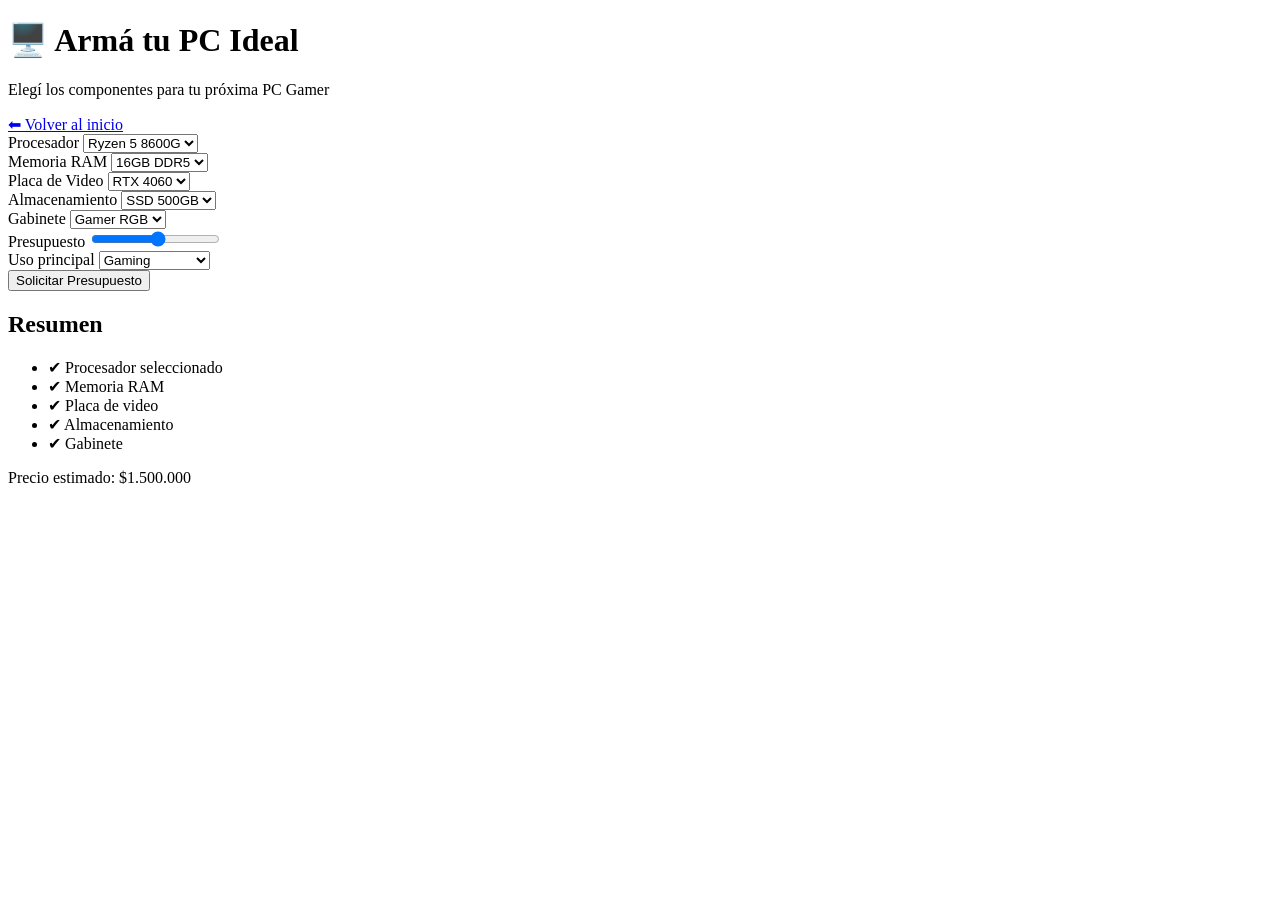
==== armar-pc.html @ dc5ba37d "Create armar-pc.html" ====
<!DOCTYPE html>
<html lang="es">
<head>
    <meta charset="UTF-8">
    <meta name="viewport" content="width=device-width, initial-scale=1.0">
    <title>Armá tu PC Ideal - Pirez</title>
    <link rel="stylesheet" href="css/armar-pc.css">
</head>
<body>

<header>
    <h1>🖥️ Armá tu PC Ideal</h1>
    <p>Elegí los componentes para tu próxima PC Gamer</p>
    <a href="index.html" class="volver">⬅ Volver al inicio</a>
</header>

<main class="contenedor">

    <form class="formulario">

        <div class="grupo">
            <label>Procesador</label>
            <select>
                <option>Ryzen 5 8600G</option>
                <option>Ryzen 7 8700G</option>
                <option>Intel i5 14600K</option>
                <option>Intel i7 14700K</option>
            </select>
        </div>

        <div class="grupo">
            <label>Memoria RAM</label>
            <select>
                <option>16GB DDR5</option>
                <option>32GB DDR5</option>
                <option>64GB DDR5</option>
            </select>
        </div>

        <div class="grupo">
            <label>Placa de Video</label>
            <select>
                <option>RTX 4060</option>
                <option>RTX 4070</option>
                <option>RTX 5070</option>
                <option>RTX 5080</option>
            </select>
        </div>

        <div class="grupo">
            <label>Almacenamiento</label>
            <select>
                <option>SSD 500GB</option>
                <option>SSD 1TB</option>
                <option>SSD 2TB</option>
            </select>
        </div>

        <div class="grupo">
            <label>Gabinete</label>
            <select>
                <option>Gamer RGB</option>
                <option>Mid Tower</option>
                <option>Full Tower</option>
            </select>
        </div>

        <div class="grupo">
            <label>Presupuesto</label>
            <input type="range" min="500000" max="3000000" step="100000">
        </div>

        <div class="grupo">
            <label>Uso principal</label>
            <select>
                <option>Gaming</option>
                <option>Streaming</option>
                <option>Diseño Gráfico</option>
                <option>Programación</option>
                <option>Uso General</option>
            </select>
        </div>

        <button type="submit" class="btn">Solicitar Presupuesto</button>

    </form>

    <section class="resumen">
        <h2>Resumen</h2>

        <ul>
            <li>✔ Procesador seleccionado</li>
            <li>✔ Memoria RAM</li>
            <li>✔ Placa de video</li>
            <li>✔ Almacenamiento</li>
            <li>✔ Gabinete</li>
        </ul>

        <div class="precio">
            Precio estimado:
            <span>$1.500.000</span>
        </div>
    </section>

</main>

</body>
</html>
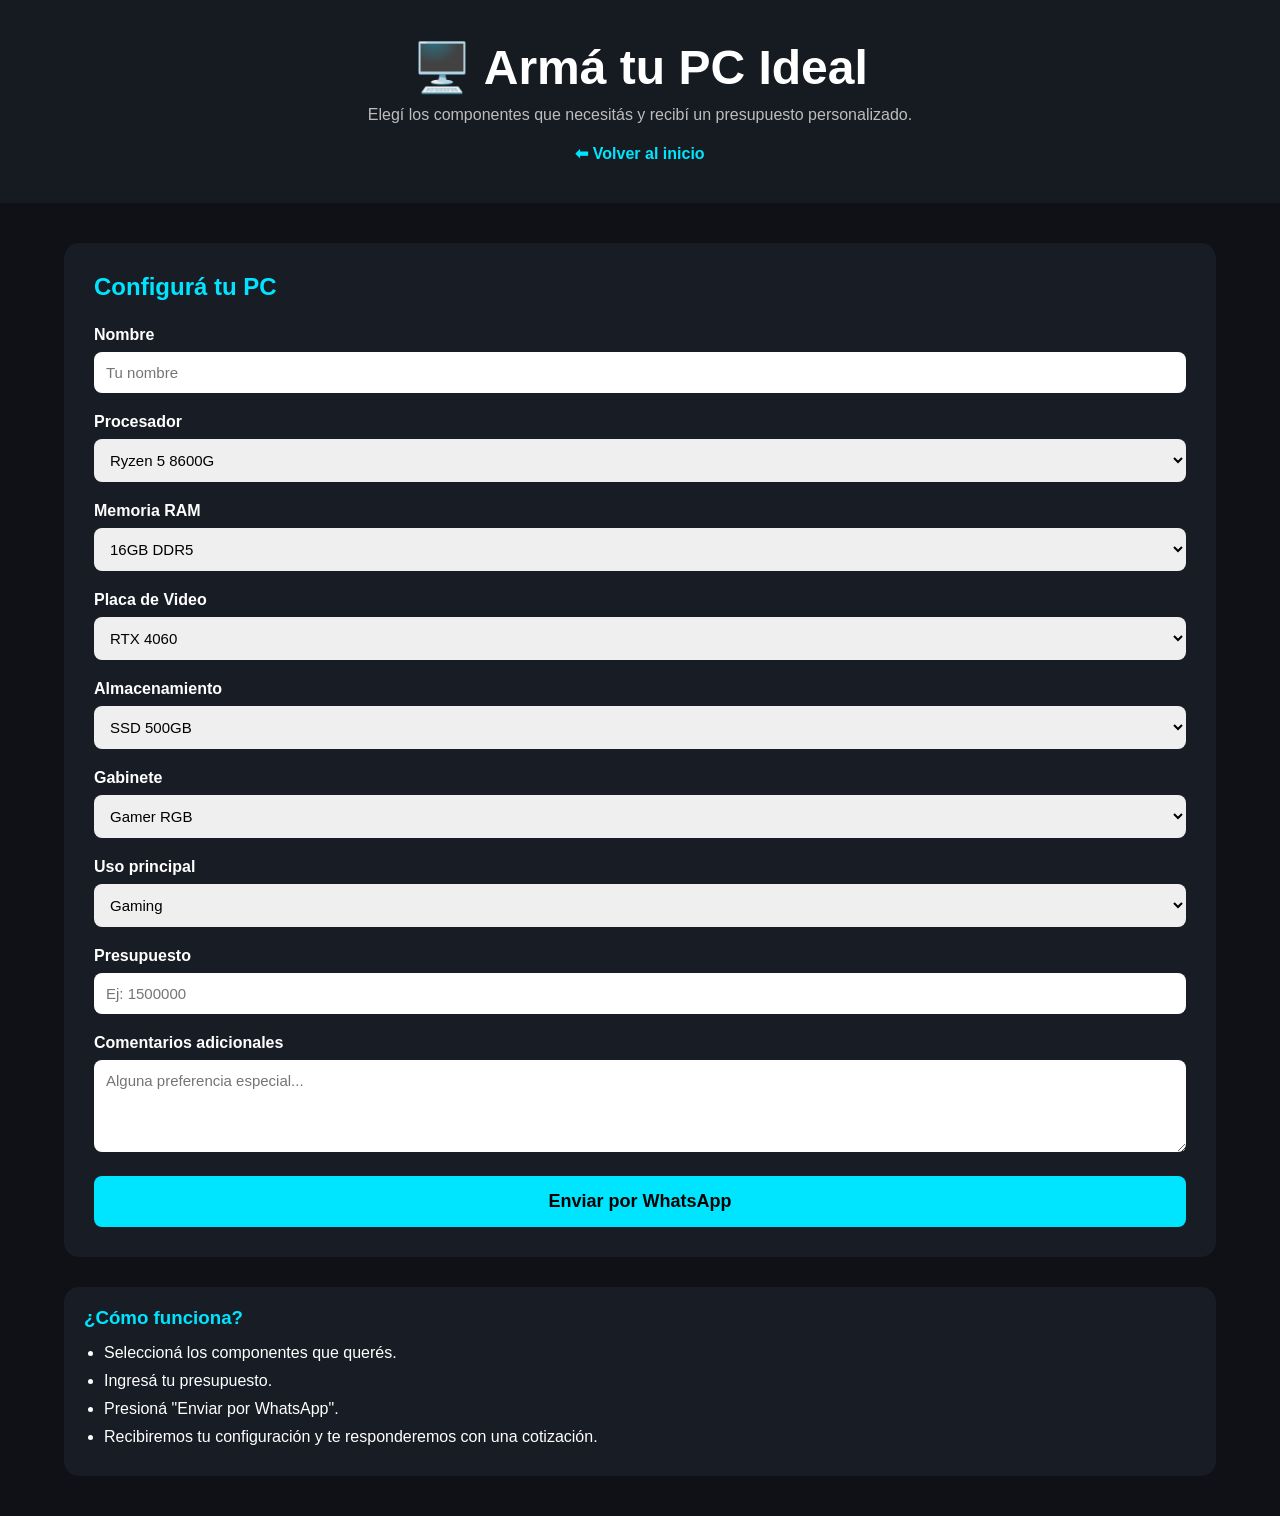
==== commit 73518ff9: "Update armar-pc.html" ====
--- a/armar-pc.html
+++ b/armar-pc.html
@@ -1,36 +1,46 @@
 <!DOCTYPE html>
 <html lang="es">
 <head>
-    <meta charset="UTF-8">
-    <meta name="viewport" content="width=device-width, initial-scale=1.0">
-    <title>Armá tu PC Ideal - Pirez</title>
-    <link rel="stylesheet" href="css/armar-pc.css">
+<meta charset="UTF-8">
+<meta name="viewport" content="width=device-width, initial-scale=1.0">
+<title>Armá tu PC Ideal - Pirez</title>
+<link rel="stylesheet" href="css/armar-pc.css">
 </head>
 <body>
 
 <header>
     <h1>🖥️ Armá tu PC Ideal</h1>
-    <p>Elegí los componentes para tu próxima PC Gamer</p>
-    <a href="index.html" class="volver">⬅ Volver al inicio</a>
+    <p>Elegí los componentes que necesitás y recibí un presupuesto personalizado.</p>
+
+    <a href="index.html" class="volver">
+        ⬅ Volver al inicio
+    </a>
 </header>
 
-<main class="contenedor">
+<div class="contenedor">
 
-    <form class="formulario">
+    <div class="formulario">
+
+        <h2>Configurá tu PC</h2>
+
+        <div class="grupo">
+            <label>Nombre</label>
+            <input type="text" id="nombre" placeholder="Tu nombre">
+        </div>
 
         <div class="grupo">
             <label>Procesador</label>
-            <select>
+            <select id="procesador">
                 <option>Ryzen 5 8600G</option>
                 <option>Ryzen 7 8700G</option>
-                <option>Intel i5 14600K</option>
-                <option>Intel i7 14700K</option>
+                <option>Intel Core i5 14600K</option>
+                <option>Intel Core i7 14700K</option>
             </select>
         </div>
 
         <div class="grupo">
             <label>Memoria RAM</label>
-            <select>
+            <select id="ram">
                 <option>16GB DDR5</option>
                 <option>32GB DDR5</option>
                 <option>64GB DDR5</option>
@@ -39,7 +49,7 @@
 
         <div class="grupo">
             <label>Placa de Video</label>
-            <select>
+            <select id="gpu">
                 <option>RTX 4060</option>
                 <option>RTX 4070</option>
                 <option>RTX 5070</option>
@@ -49,7 +59,7 @@
 
         <div class="grupo">
             <label>Almacenamiento</label>
-            <select>
+            <select id="almacenamiento">
                 <option>SSD 500GB</option>
                 <option>SSD 1TB</option>
                 <option>SSD 2TB</option>
@@ -58,7 +68,7 @@
 
         <div class="grupo">
             <label>Gabinete</label>
-            <select>
+            <select id="gabinete">
                 <option>Gamer RGB</option>
                 <option>Mid Tower</option>
                 <option>Full Tower</option>
@@ -66,13 +76,8 @@
         </div>
 
         <div class="grupo">
-            <label>Presupuesto</label>
-            <input type="range" min="500000" max="3000000" step="100000">
-        </div>
-
-        <div class="grupo">
             <label>Uso principal</label>
-            <select>
+            <select id="uso">
                 <option>Gaming</option>
                 <option>Streaming</option>
                 <option>Diseño Gráfico</option>
@@ -81,28 +86,69 @@
             </select>
         </div>
 
-        <button type="submit" class="btn">Solicitar Presupuesto</button>
+        <div class="grupo">
+            <label>Presupuesto</label>
+            <input type="number" id="presupuesto" placeholder="Ej: 1500000">
+        </div>
 
-    </form>
+        <div class="grupo">
+            <label>Comentarios adicionales</label>
+            <textarea id="comentarios" rows="4" placeholder="Alguna preferencia especial..."></textarea>
+        </div>
 
-    <section class="resumen">
-        <h2>Resumen</h2>
+        <button type="button" class="btn" onclick="enviarWhatsApp()">
+            Enviar por WhatsApp
+        </button>
 
+    </div>
+
+    <div class="info">
+        <h3>¿Cómo funciona?</h3>
         <ul>
-            <li>✔ Procesador seleccionado</li>
-            <li>✔ Memoria RAM</li>
-            <li>✔ Placa de video</li>
-            <li>✔ Almacenamiento</li>
-            <li>✔ Gabinete</li>
+            <li>Seleccioná los componentes que querés.</li>
+            <li>Ingresá tu presupuesto.</li>
+            <li>Presioná "Enviar por WhatsApp".</li>
+            <li>Recibiremos tu configuración y te responderemos con una cotización.</li>
         </ul>
+    </div>
 
-        <div class="precio">
-            Precio estimado:
-            <span>$1.500.000</span>
-        </div>
-    </section>
+</div>
 
-</main>
+<script>
+function enviarWhatsApp(){
+
+    let nombre = document.getElementById("nombre").value;
+    let procesador = document.getElementById("procesador").value;
+    let ram = document.getElementById("ram").value;
+    let gpu = document.getElementById("gpu").value;
+    let almacenamiento = document.getElementById("almacenamiento").value;
+    let gabinete = document.getElementById("gabinete").value;
+    let uso = document.getElementById("uso").value;
+    let presupuesto = document.getElementById("presupuesto").value;
+    let comentarios = document.getElementById("comentarios").value;
+
+    let mensaje =
+`Hola, quiero armar una PC.
+
+👤 Nombre: ${nombre}
+
+🖥 Procesador: ${procesador}
+💾 RAM: ${ram}
+🎮 GPU: ${gpu}
+📦 Almacenamiento: ${almacenamiento}
+🖤 Gabinete: ${gabinete}
+🎯 Uso principal: ${uso}
+
+💰 Presupuesto: $${presupuesto}
+
+📝 Comentarios:
+${comentarios}`;
+
+    let url = "https://wa.me/5491159633227?text=" + encodeURIComponent(mensaje);
+
+    window.open(url, "_blank");
+}
+</script>
 
 </body>
 </html>
--- a/css/armar-pc.css
+++ b/css/armar-pc.css
@@ -0,0 +1,113 @@
+*{
+    margin:0;
+    padding:0;
+    box-sizing:border-box;
+    font-family:Arial, Helvetica, sans-serif;
+}
+
+body{
+    background:#0f1117;
+    color:white;
+}
+
+header{
+    text-align:center;
+    padding:40px 20px;
+    background:#161b22;
+}
+
+header h1{
+    font-size:3rem;
+    margin-bottom:10px;
+}
+
+header p{
+    color:#bdbdbd;
+    margin-bottom:20px;
+}
+
+.volver{
+    display:inline-block;
+    text-decoration:none;
+    color:#00e5ff;
+    font-weight:bold;
+}
+
+.contenedor{
+    width:90%;
+    max-width:1200px;
+    margin:40px auto;
+}
+
+.formulario{
+    background:#181c25;
+    padding:30px;
+    border-radius:15px;
+}
+
+.formulario h2{
+    margin-bottom:25px;
+    color:#00e5ff;
+}
+
+.grupo{
+    margin-bottom:20px;
+}
+
+.grupo label{
+    display:block;
+    margin-bottom:8px;
+    font-weight:bold;
+}
+
+.grupo select,
+.grupo input,
+.grupo textarea{
+    width:100%;
+    padding:12px;
+    border:none;
+    border-radius:8px;
+    font-size:15px;
+}
+
+.btn{
+    width:100%;
+    padding:15px;
+    background:#00e5ff;
+    border:none;
+    border-radius:8px;
+    font-size:18px;
+    font-weight:bold;
+    cursor:pointer;
+    transition:.3s;
+}
+
+.btn:hover{
+    transform:scale(1.02);
+}
+
+.info{
+    margin-top:30px;
+    background:#181c25;
+    padding:20px;
+    border-radius:15px;
+}
+
+.info h3{
+    color:#00e5ff;
+    margin-bottom:15px;
+}
+
+.info ul{
+    padding-left:20px;
+}
+
+.info li{
+    margin-bottom:10px;
+}
+
+@media(max-width:768px){
+    header h1{
+        font-size:2rem;
+    }
+}
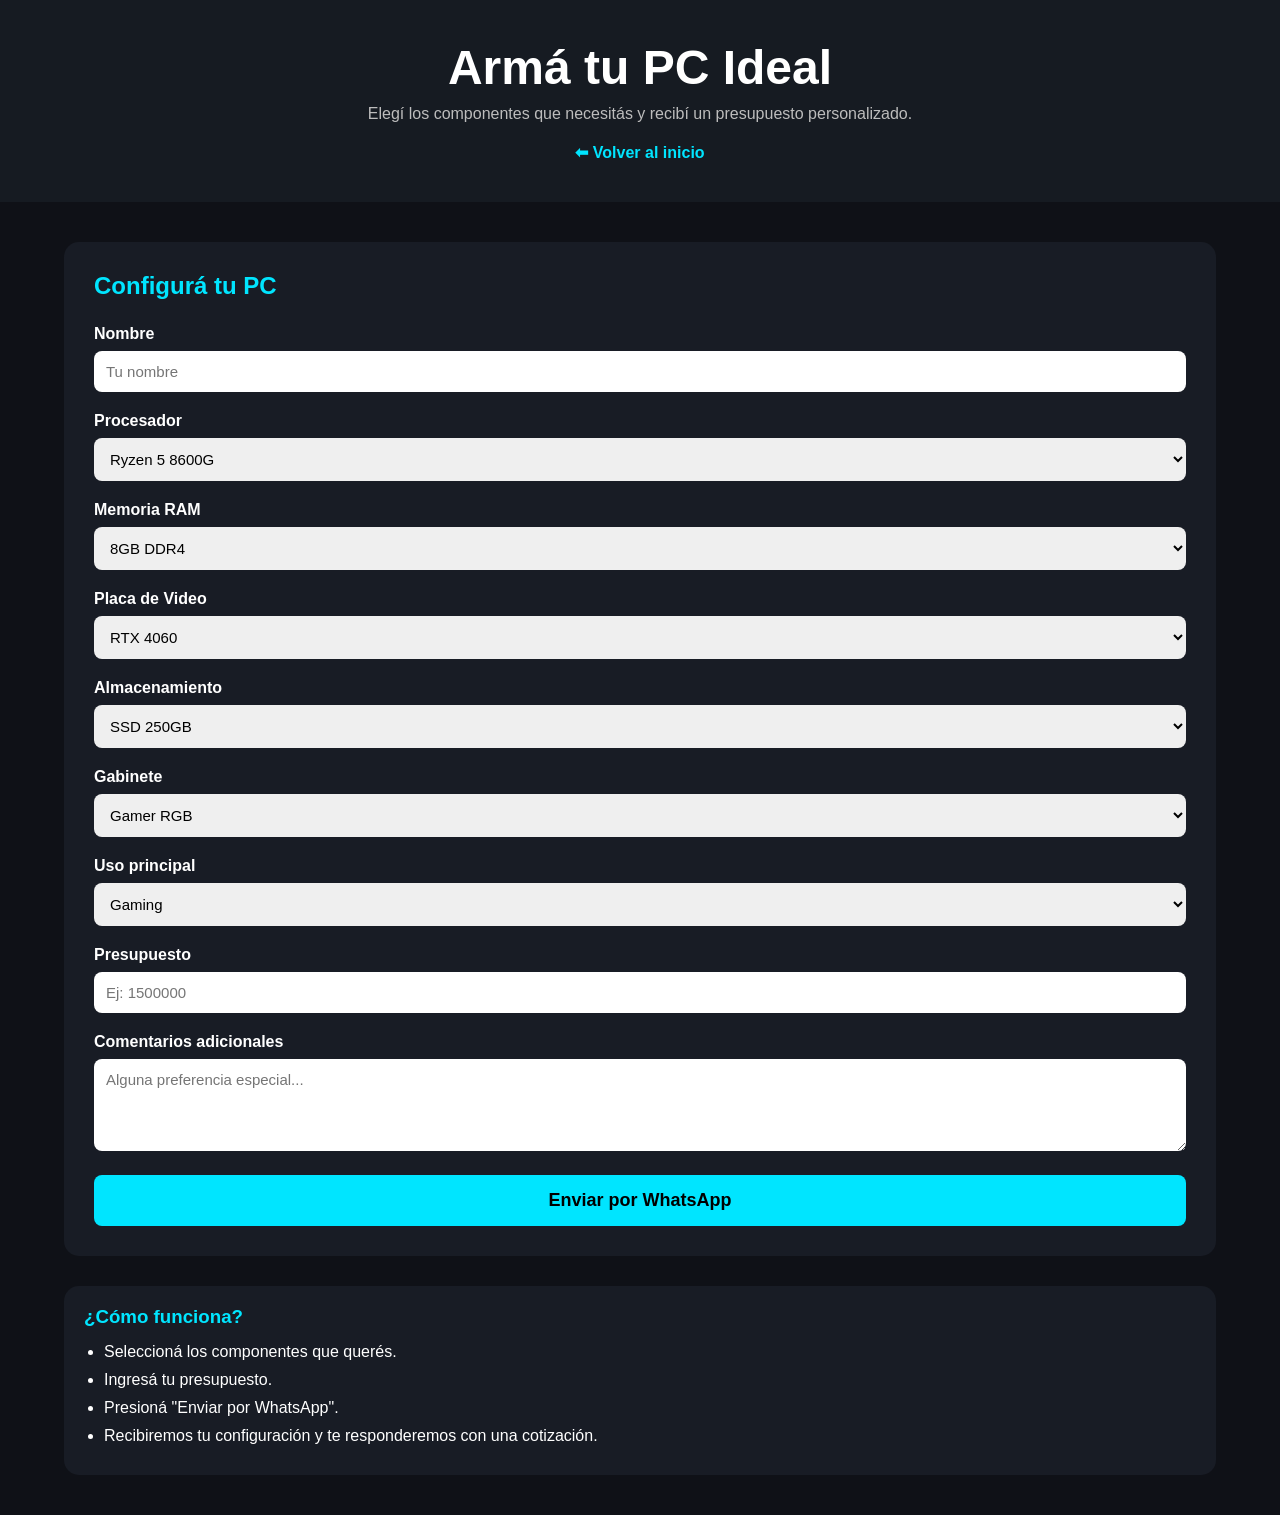
==== commit 9980c0d4: "Update armar-pc.html" ====
--- a/armar-pc.html
+++ b/armar-pc.html
@@ -9,7 +9,7 @@
 <body>
 
 <header>
-    <h1>🖥️ Armá tu PC Ideal</h1>
+    <h1> Armá tu PC Ideal</h1>
     <p>Elegí los componentes que necesitás y recibí un presupuesto personalizado.</p>
 
     <a href="index.html" class="volver">
@@ -35,12 +35,17 @@
                 <option>Ryzen 7 8700G</option>
                 <option>Intel Core i5 14600K</option>
                 <option>Intel Core i7 14700K</option>
+                <option>Intel Core i6 </option>
+                <option>Intel Core i5 </option>
+                <option>Intel Core i4 </option>
+                <option>Otro</option>
             </select>
         </div>
 
         <div class="grupo">
             <label>Memoria RAM</label>
             <select id="ram">
+                <option>8GB DDR4</option>
                 <option>16GB DDR5</option>
                 <option>32GB DDR5</option>
                 <option>64GB DDR5</option>
@@ -60,6 +65,7 @@
         <div class="grupo">
             <label>Almacenamiento</label>
             <select id="almacenamiento">
+                <option>SSD 250GB</option>
                 <option>SSD 500GB</option>
                 <option>SSD 1TB</option>
                 <option>SSD 2TB</option>
@@ -130,16 +136,15 @@
     let mensaje =
 `Hola, quiero armar una PC.
 
-👤 Nombre: ${nombre}
-
-🖥 Procesador: ${procesador}
-💾 RAM: ${ram}
-🎮 GPU: ${gpu}
-📦 Almacenamiento: ${almacenamiento}
-🖤 Gabinete: ${gabinete}
-🎯 Uso principal: ${uso}
-
-💰 Presupuesto: $${presupuesto}
+ Nombre: ${nombre}
+ Procesador: ${procesador}
+ RAM: ${ram}
+ GPU: ${gpu}
+ Almacenamiento: ${almacenamiento}
+ Gabinete: ${gabinete}
+ Uso principal: ${uso}
+ 
+ Presupuesto: $${presupuesto}
 
 📝 Comentarios:
 ${comentarios}`;
